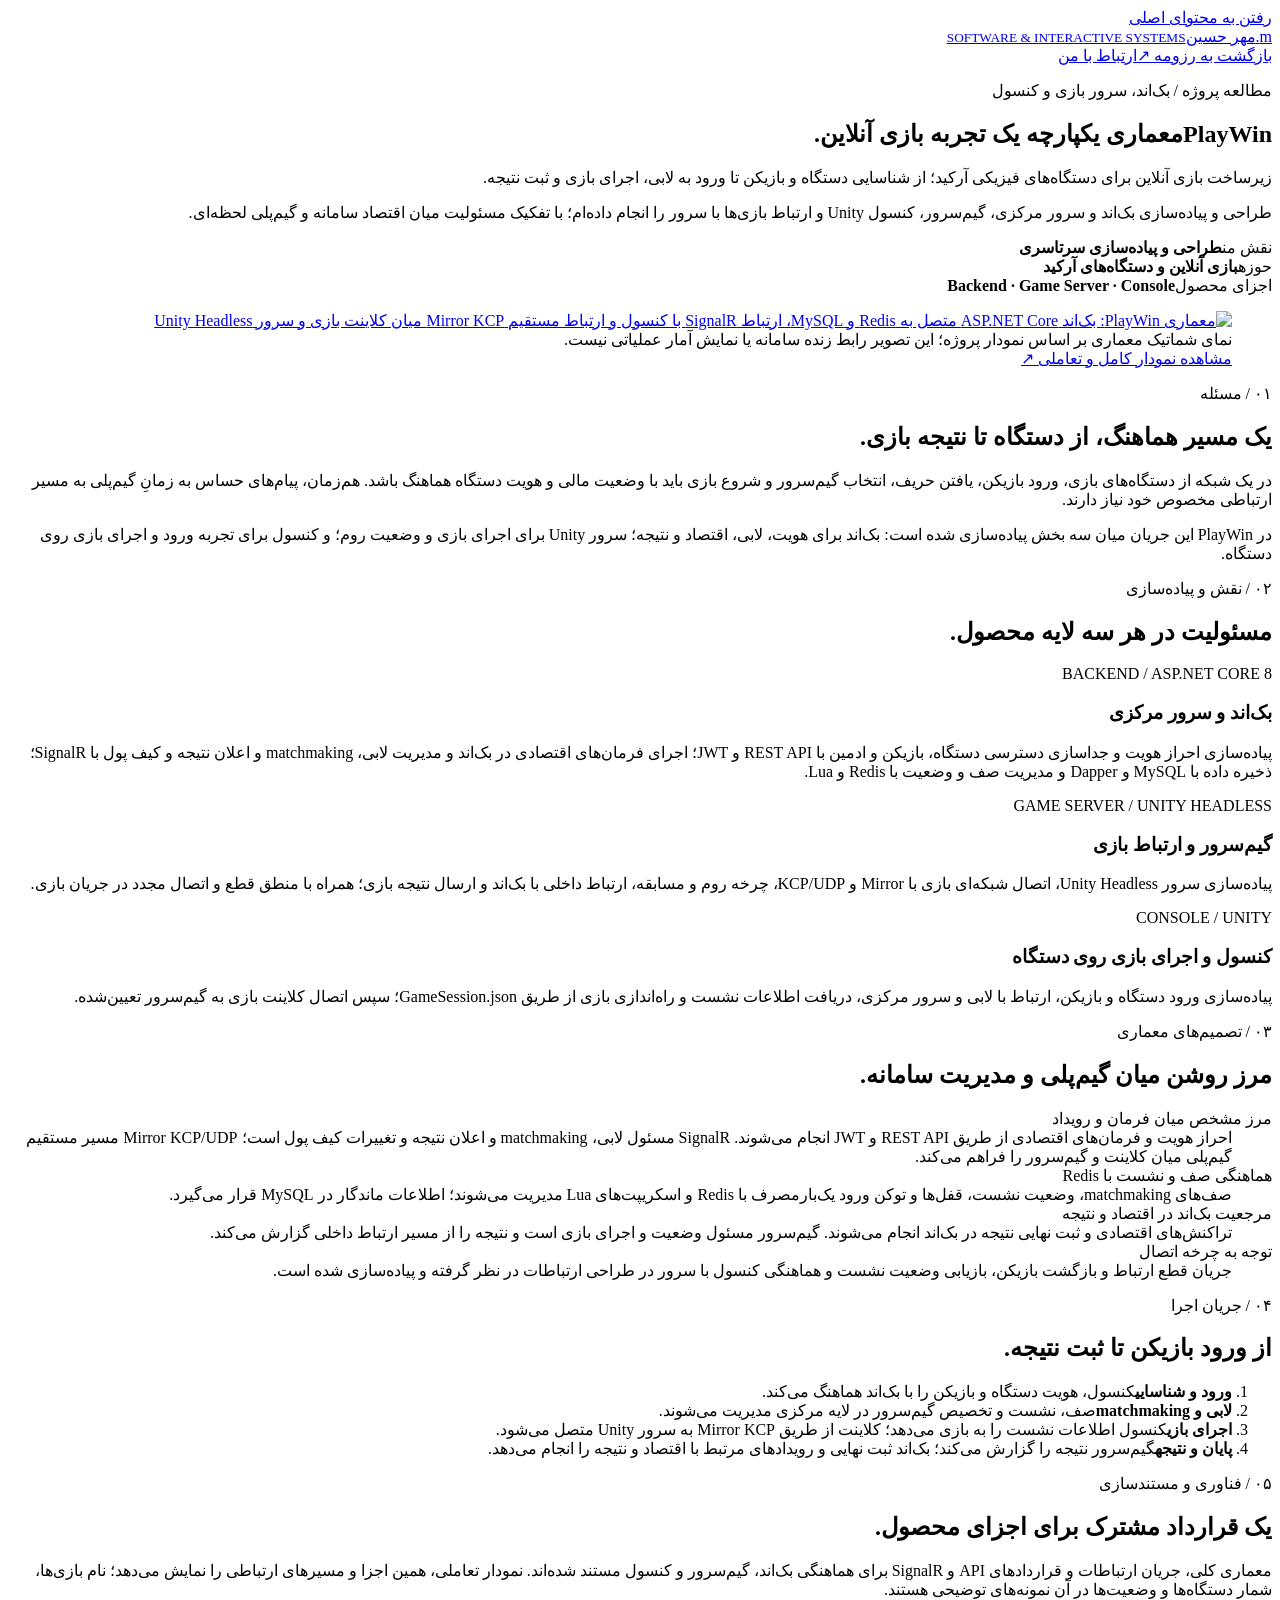
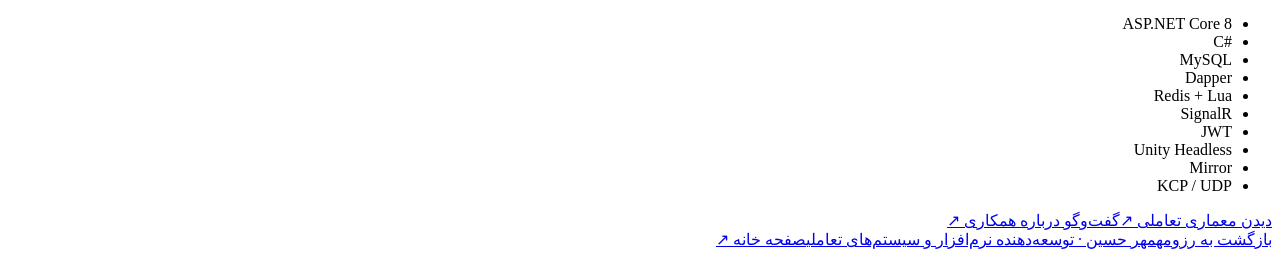
==== playwin.html @ 2b3b9a81 "Add files via upload" ====
<!DOCTYPE html>
<html lang="fa" dir="rtl">
<head>
  <meta charset="UTF-8">
  <meta name="viewport" content="width=device-width, initial-scale=1">
  <meta name="description" content="پروژه PlayWin؛ طراحی و پیاده‌سازی بک‌اند، سرور بازی Unity Headless، کنسول و ارتباط بازی‌ها با سرور توسط مهر حسین.">
  <meta name="theme-color" content="#0b1320">
  <title>PlayWin | معماری یکپارچه بازی آنلاین — مهر حسین</title>
  <link rel="preconnect" href="https://fonts.googleapis.com">
  <link rel="preconnect" href="https://fonts.gstatic.com" crossorigin>
  <link href="https://fonts.googleapis.com/css2?family=Vazirmatn:wght@400;500;600;700;800;900&amp;display=swap" rel="stylesheet">
  <link rel="stylesheet" href="resume.css">
</head>
<body class="case-page">
  <a class="skip-link" href="#main">رفتن به محتوای اصلی</a>
  <header class="site-header">
    <div class="shell header-inner">
      <a class="brand" href="index.html" aria-label="مهر حسین؛ صفحه خانه"><span class="brand-mark" aria-hidden="true">m<span>.</span></span><span>مهر حسین<small dir="ltr">SOFTWARE &amp; INTERACTIVE SYSTEMS</small></span></a>
      <nav aria-label="مسیر بازگشت"><a href="resume.html#project-playwin">بازگشت به رزومه ↗</a><a href="resume.html#contact">ارتباط با من</a></nav>
    </div>
  </header>
  <main id="main" class="shell case-main">
    <section class="case-intro" aria-labelledby="case-title">
      <p class="eyebrow">مطالعه پروژه / بک‌اند، سرور بازی و کنسول</p>
      <h1 id="case-title"><bdi>PlayWin</bdi><span>معماری یکپارچه یک تجربه بازی آنلاین.</span></h1>
      <p class="case-lead">زیرساخت بازی آنلاین برای دستگاه‌های فیزیکی آرکید؛ از شناسایی دستگاه و بازیکن تا ورود به لابی، اجرای بازی و ثبت نتیجه.</p>
      <p>طراحی و پیاده‌سازی بک‌اند و سرور مرکزی، گیم‌سرور، کنسول Unity و ارتباط بازی‌ها با سرور را انجام داده‌ام؛ با تفکیک مسئولیت میان اقتصاد سامانه و گیم‌پلی لحظه‌ای.</p>
      <div class="case-facts"><div><span>نقش من</span><strong>طراحی و پیاده‌سازی سرتاسری</strong></div><div><span>حوزه</span><strong>بازی آنلاین و دستگاه‌های آرکید</strong></div><div><span>اجزای محصول</span><strong>Backend · Game Server · Console</strong></div></div>
    </section>

    <figure class="case-architecture">
      <a href="playwin-architecture.html" aria-label="باز کردن نمودار تعاملی کامل معماری PlayWin"><img src="image/playwin-architecture.svg" width="960" height="640" alt="معماری PlayWin: بک‌اند ASP.NET Core متصل به Redis و MySQL، ارتباط SignalR با کنسول و ارتباط مستقیم Mirror KCP میان کلاینت بازی و سرور Unity Headless" fetchpriority="high"></a>
      <figcaption>نمای شماتیک معماری بر اساس نمودار پروژه؛ این تصویر رابط زنده سامانه یا نمایش آمار عملیاتی نیست.</figcaption>
      <a class="button button-secondary" href="playwin-architecture.html">مشاهده نمودار کامل و تعاملی <span aria-hidden="true">↗</span></a>
    </figure>

    <section class="case-section" aria-labelledby="problem-title">
      <p class="eyebrow">۰۱ / مسئله</p><h2 id="problem-title">یک مسیر هماهنگ، از دستگاه تا نتیجه بازی.</h2>
      <p>در یک شبکه از دستگاه‌های بازی، ورود بازیکن، یافتن حریف، انتخاب گیم‌سرور و شروع بازی باید با وضعیت مالی و هویت دستگاه هماهنگ باشد. هم‌زمان، پیام‌های حساس به زمانِ گیم‌پلی به مسیر ارتباطی مخصوص خود نیاز دارند.</p>
      <p>در PlayWin این جریان میان سه بخش پیاده‌سازی شده است: بک‌اند برای هویت، لابی، اقتصاد و نتیجه؛ سرور Unity برای اجرای بازی و وضعیت روم؛ و کنسول برای تجربه ورود و اجرای بازی روی دستگاه.</p>
    </section>

    <section class="case-section" aria-labelledby="ownership-title">
      <p class="eyebrow">۰۲ / نقش و پیاده‌سازی</p><h2 id="ownership-title">مسئولیت در هر سه لایه محصول.</h2>
      <div class="case-ownership">
        <article><span class="eyebrow" dir="ltr">BACKEND / ASP.NET CORE 8</span><h3>بک‌اند و سرور مرکزی</h3><p>پیاده‌سازی احراز هویت و جداسازی دسترسی دستگاه، بازیکن و ادمین با REST API و JWT؛ اجرای فرمان‌های اقتصادی در بک‌اند و مدیریت لابی، matchmaking و اعلان نتیجه و کیف پول با SignalR؛ ذخیره داده با MySQL و Dapper و مدیریت صف و وضعیت با Redis و Lua.</p></article>
        <article><span class="eyebrow" dir="ltr">GAME SERVER / UNITY HEADLESS</span><h3>گیم‌سرور و ارتباط بازی</h3><p>پیاده‌سازی سرور Unity Headless، اتصال شبکه‌ای بازی با Mirror و KCP/UDP، چرخه روم و مسابقه، ارتباط داخلی با بک‌اند و ارسال نتیجه بازی؛ همراه با منطق قطع و اتصال مجدد در جریان بازی.</p></article>
        <article><span class="eyebrow" dir="ltr">CONSOLE / UNITY</span><h3>کنسول و اجرای بازی روی دستگاه</h3><p>پیاده‌سازی ورود دستگاه و بازیکن، ارتباط با لابی و سرور مرکزی، دریافت اطلاعات نشست و راه‌اندازی بازی از طریق <bdi>GameSession.json</bdi>؛ سپس اتصال کلاینت بازی به گیم‌سرور تعیین‌شده.</p></article>
      </div>
    </section>

    <section class="case-section" aria-labelledby="decisions-title">
      <p class="eyebrow">۰۳ / تصمیم‌های معماری</p><h2 id="decisions-title">مرز روشن میان گیم‌پلی و مدیریت سامانه.</h2>
      <dl class="case-decisions">
        <div><dt>مرز مشخص میان فرمان و رویداد</dt><dd>احراز هویت و فرمان‌های اقتصادی از طریق REST API و JWT انجام می‌شوند. SignalR مسئول لابی، matchmaking و اعلان نتیجه و تغییرات کیف پول است؛ Mirror KCP/UDP مسیر مستقیم گیم‌پلی میان کلاینت و گیم‌سرور را فراهم می‌کند.</dd></div>
        <div><dt>هماهنگی صف و نشست با Redis</dt><dd>صف‌های matchmaking، وضعیت نشست، قفل‌ها و توکن ورود یک‌بارمصرف با Redis و اسکریپت‌های Lua مدیریت می‌شوند؛ اطلاعات ماندگار در MySQL قرار می‌گیرد.</dd></div>
        <div><dt>مرجعیت بک‌اند در اقتصاد و نتیجه</dt><dd>تراکنش‌های اقتصادی و ثبت نهایی نتیجه در بک‌اند انجام می‌شوند. گیم‌سرور مسئول وضعیت و اجرای بازی است و نتیجه را از مسیر ارتباط داخلی گزارش می‌کند.</dd></div>
        <div><dt>توجه به چرخه اتصال</dt><dd>جریان قطع ارتباط و بازگشت بازیکن، بازیابی وضعیت نشست و هماهنگی کنسول با سرور در طراحی ارتباطات در نظر گرفته و پیاده‌سازی شده است.</dd></div>
      </dl>
    </section>

    <section class="case-section" aria-labelledby="flow-title">
      <p class="eyebrow">۰۴ / جریان اجرا</p><h2 id="flow-title">از ورود بازیکن تا ثبت نتیجه.</h2>
      <ol class="case-flow"><li><strong>ورود و شناسایی</strong><span>کنسول، هویت دستگاه و بازیکن را با بک‌اند هماهنگ می‌کند.</span></li><li><strong>لابی و matchmaking</strong><span>صف، نشست و تخصیص گیم‌سرور در لایه مرکزی مدیریت می‌شوند.</span></li><li><strong>اجرای بازی</strong><span>کنسول اطلاعات نشست را به بازی می‌دهد؛ کلاینت از طریق Mirror KCP به سرور Unity متصل می‌شود.</span></li><li><strong>پایان و نتیجه</strong><span>گیم‌سرور نتیجه را گزارش می‌کند؛ بک‌اند ثبت نهایی و رویدادهای مرتبط با اقتصاد و نتیجه را انجام می‌دهد.</span></li></ol>
    </section>

    <section class="case-section" aria-labelledby="stack-title">
      <p class="eyebrow">۰۵ / فناوری و مستندسازی</p><h2 id="stack-title">یک قرارداد مشترک برای اجزای محصول.</h2>
      <p>معماری کلی، جریان ارتباطات و قراردادهای API و SignalR برای هماهنگی بک‌اند، گیم‌سرور و کنسول مستند شده‌اند. نمودار تعاملی، همین اجزا و مسیرهای ارتباطی را نمایش می‌دهد؛ نام بازی‌ها، شمار دستگاه‌ها و وضعیت‌ها در آن نمونه‌های توضیحی هستند.</p>
      <ul class="tags" aria-label="فناوری‌های PlayWin"><li><bdi>ASP.NET Core 8</bdi></li><li><bdi>C#</bdi></li><li><bdi>MySQL</bdi></li><li><bdi>Dapper</bdi></li><li><bdi>Redis + Lua</bdi></li><li><bdi>SignalR</bdi></li><li><bdi>JWT</bdi></li><li><bdi>Unity Headless</bdi></li><li><bdi>Mirror</bdi></li><li><bdi>KCP / UDP</bdi></li></ul>
      <div class="actions"><a class="button button-primary" href="playwin-architecture.html">دیدن معماری تعاملی ↗</a><a class="button button-secondary" href="resume.html#contact">گفت‌وگو درباره همکاری ↗</a></div>
    </section>
  </main>
  <footer class="site-footer shell"><a class="footer-name" href="resume.html#project-playwin">بازگشت به رزومه<span>مهر حسین · توسعه‌دهنده نرم‌افزار و سیستم‌های تعاملی</span></a><a href="index.html">صفحه خانه ↗</a></footer>
</body>
</html>
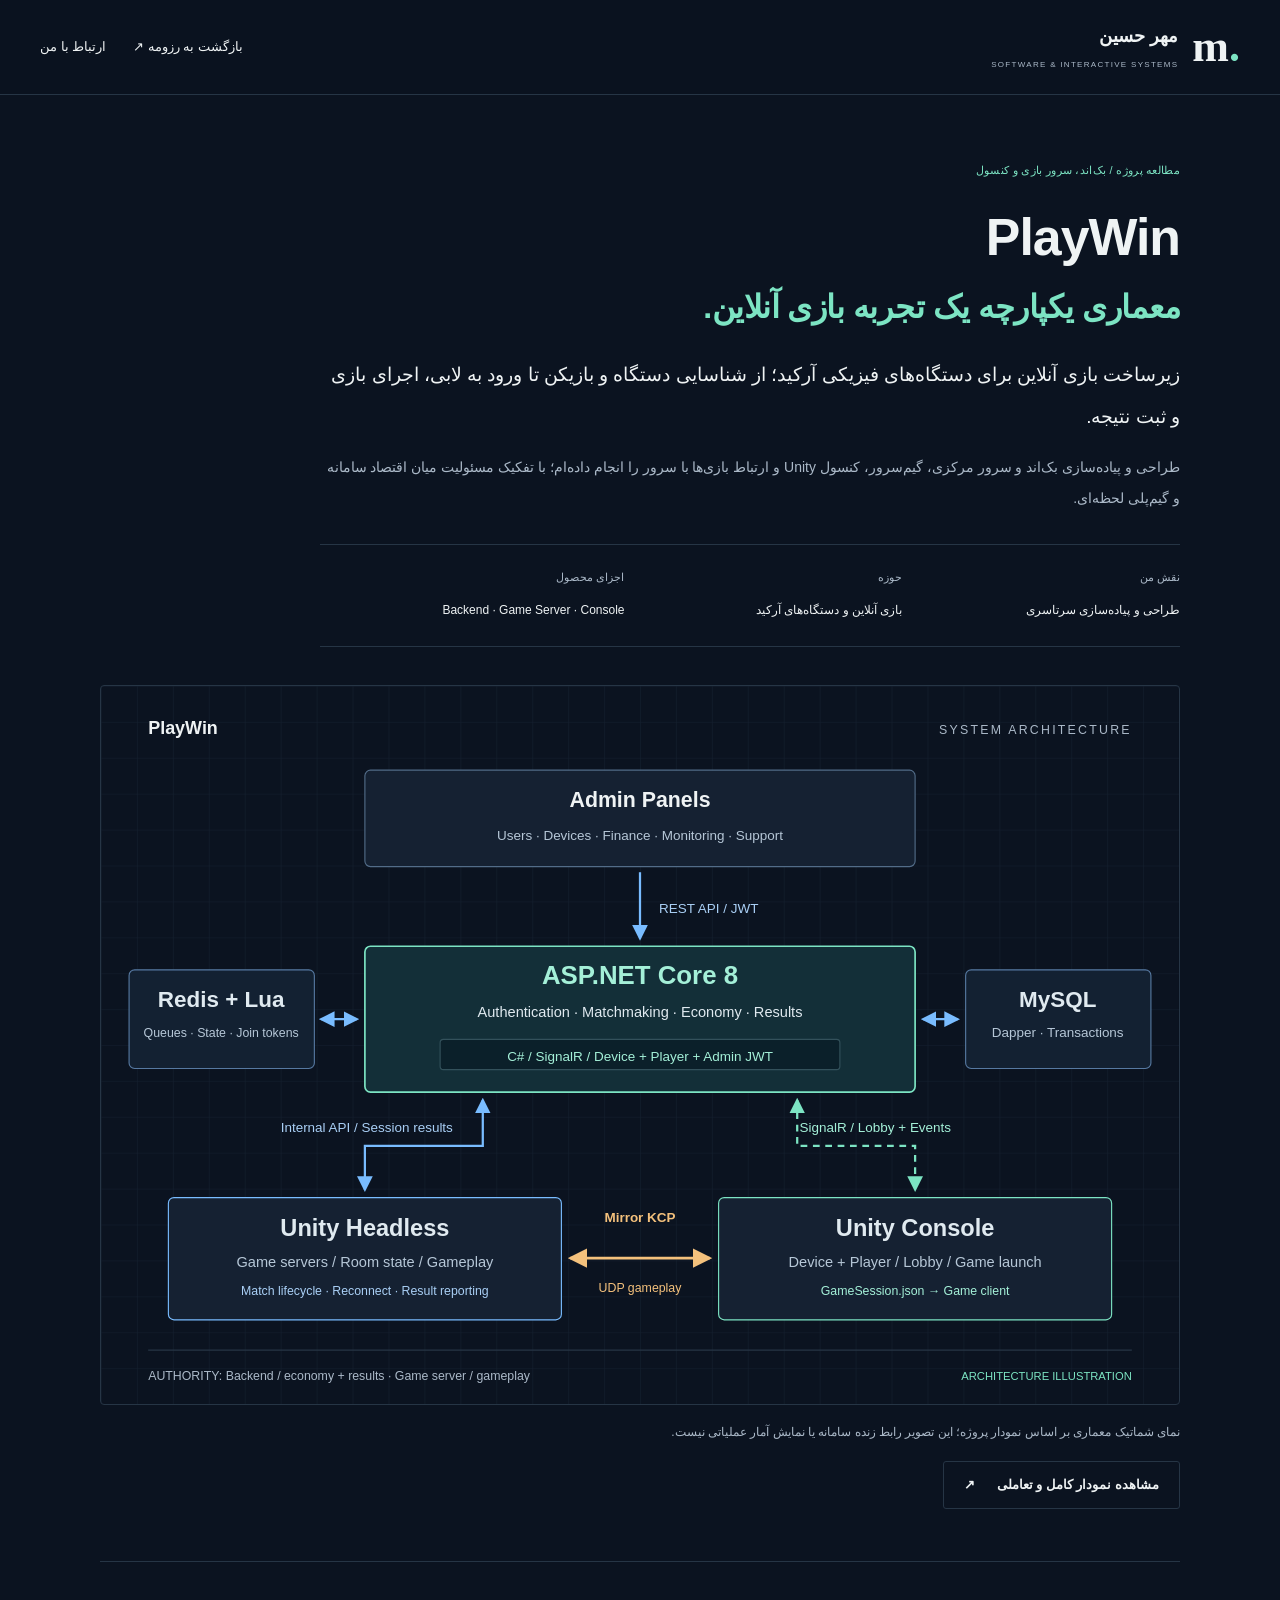
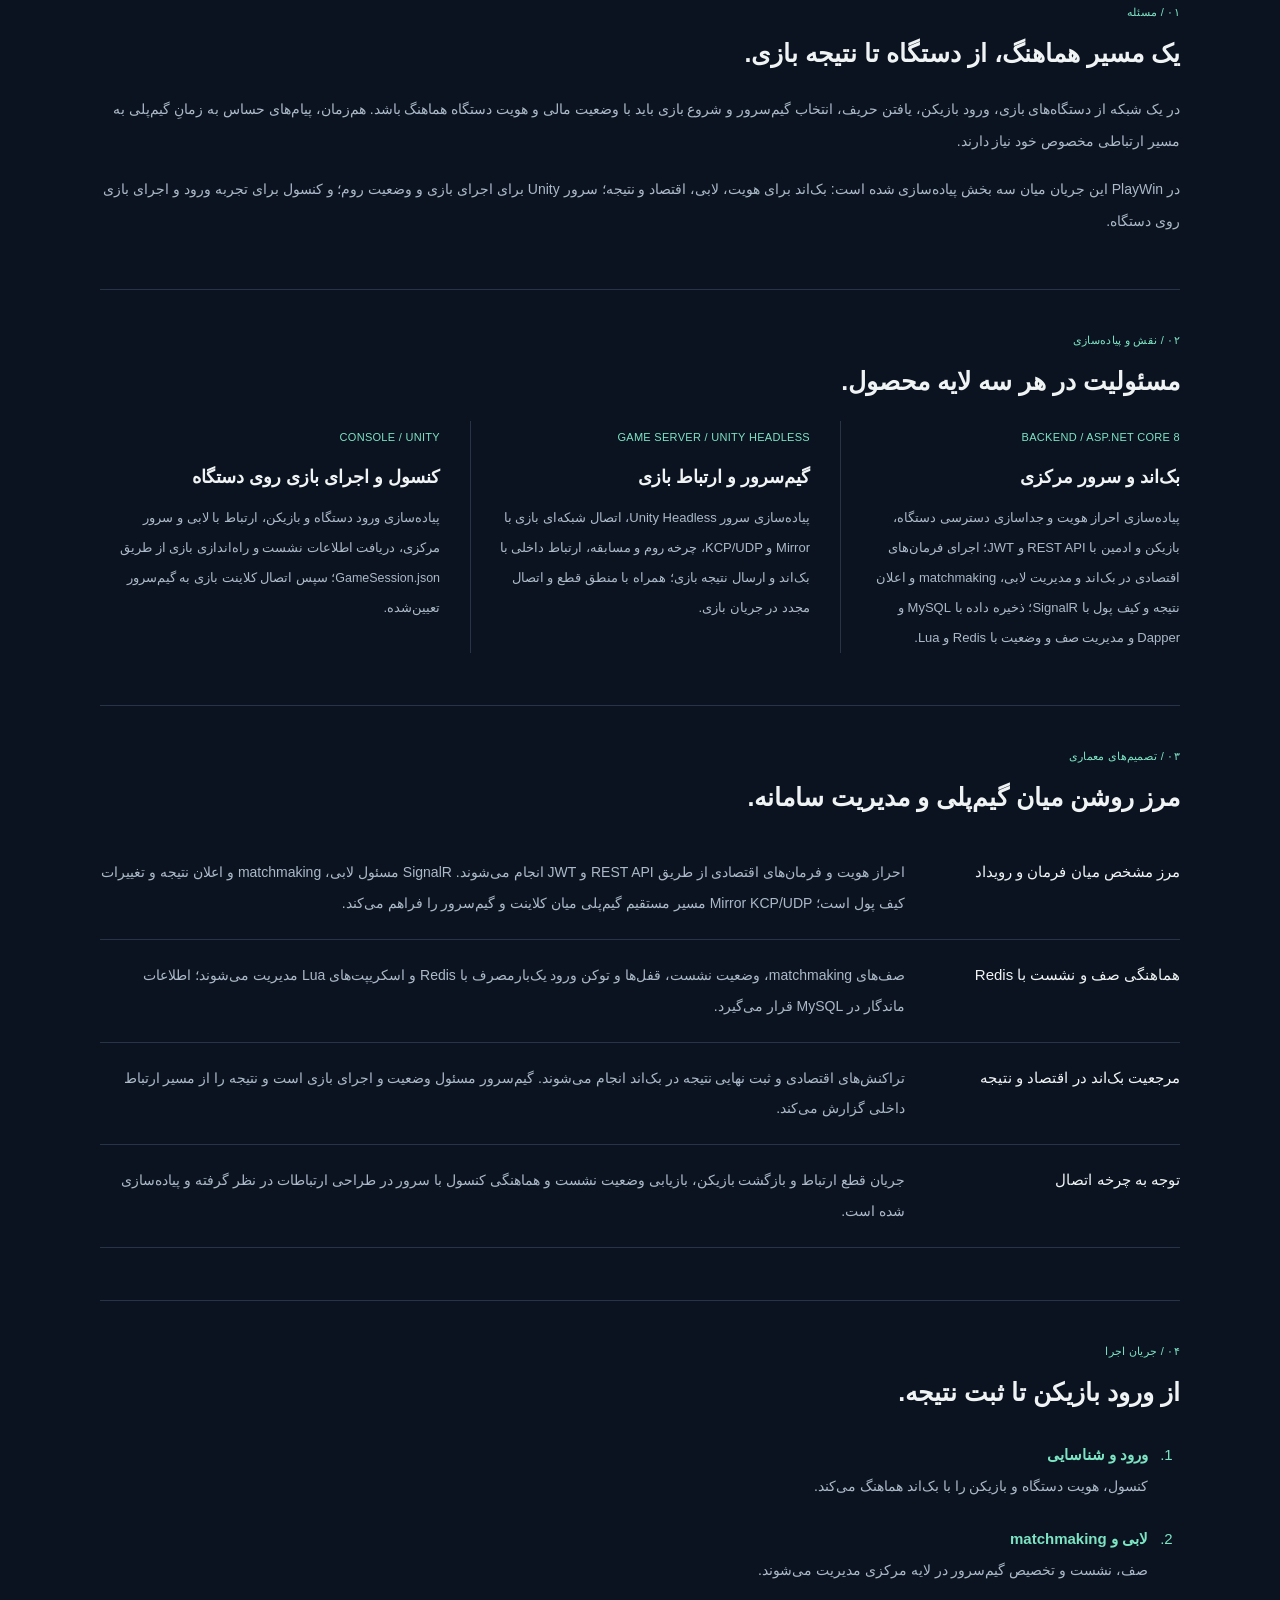
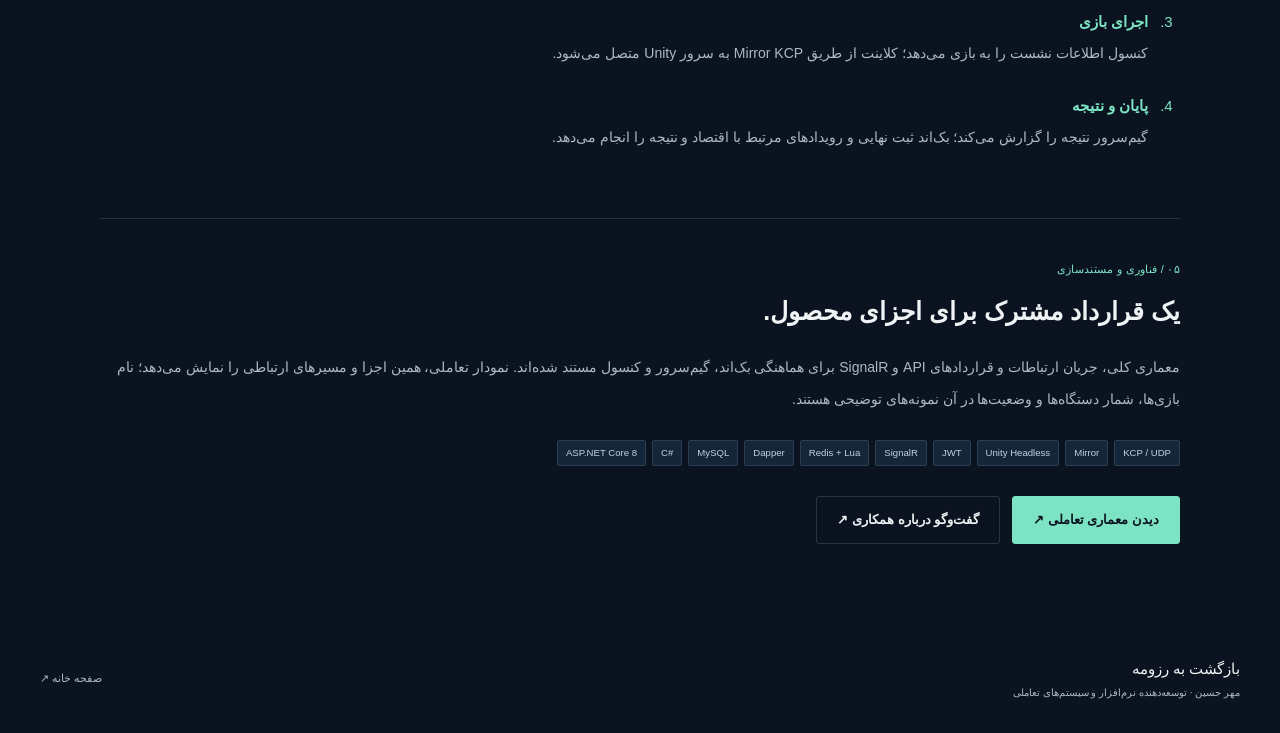
==== commit 18a235c0: "Update playwin.html" ====
--- a/playwin.html
+++ b/playwin.html
@@ -6,9 +6,6 @@
   <meta name="description" content="پروژه PlayWin؛ طراحی و پیاده‌سازی بک‌اند، سرور بازی Unity Headless، کنسول و ارتباط بازی‌ها با سرور توسط مهر حسین.">
   <meta name="theme-color" content="#0b1320">
   <title>PlayWin | معماری یکپارچه بازی آنلاین — مهر حسین</title>
-  <link rel="preconnect" href="https://fonts.googleapis.com">
-  <link rel="preconnect" href="https://fonts.gstatic.com" crossorigin>
-  <link href="https://fonts.googleapis.com/css2?family=Vazirmatn:wght@400;500;600;700;800;900&amp;display=swap" rel="stylesheet">
   <link rel="stylesheet" href="resume.css">
 </head>
 <body class="case-page">
--- a/resume.css
+++ b/resume.css
@@ -0,0 +1,16 @@
+:root{--bg:#0b1320;--surface:#101d2b;--surface-deep:#0d1825;--ink:#eff3f4;--muted:#abb9c8;--accent:#7ce4c3;--line:#263545;--max:1200px;color-scheme:dark}*{box-sizing:border-box}html{scroll-behavior:smooth;scroll-padding-top:100px}body{margin:0;background:var(--bg);color:var(--ink);font-family:Vazirmatn,Tahoma,sans-serif;line-height:1.95;font-size:15px}button,a{-webkit-tap-highlight-color:transparent}button,input{font:inherit}a{color:inherit;text-decoration:none}button{color:inherit;cursor:pointer}img{max-width:100%;display:block}h1,h2,h3,p,figure{margin:0}h1,h2,h3{line-height:1.6}ul{margin:0;padding:0}bdi{font-size:.96em}a,button,summary{transition:color .2s,background .2s,border-color .2s}a:hover{color:var(--accent)}:focus-visible{outline:2px solid var(--accent);outline-offset:6px}button:focus-visible,summary:focus-visible{outline-offset:3px}[hidden]{display:none!important}.shell{width:min(var(--max),calc(100% - 80px));margin-inline:auto}.skip-link{position:fixed;top:-80px;right:24px;z-index:100;background:var(--accent);color:var(--bg);padding:12px 20px}.skip-link:focus{top:12px}.site-header{position:sticky;top:0;z-index:20;background:rgba(11,19,32,.98);border-bottom:1px solid var(--line)}.header-inner{min-height:94px;display:flex;align-items:center;justify-content:space-between;gap:28px}.brand{display:flex;align-items:center;gap:14px;flex-shrink:0;font-weight:700;font-size:18px}.brand-mark{font:700 44px/1 Georgia,serif;direction:ltr}.brand-mark span{color:var(--accent)}.brand small{display:block;letter-spacing:1.3px;font-size:8px;color:var(--muted);font-weight:400;line-height:2.5}.site-header nav{display:flex;align-items:center;gap:27px;font-size:13px}.site-header nav a{padding-block:12px}.nav-contact{border-bottom:1px solid var(--accent);color:var(--accent)}.nav-contact span{margin-inline-start:18px}.menu-toggle{display:none;background:transparent;border:1px solid var(--line);padding:8px 14px}.hero{display:grid;grid-template-columns:1fr 1fr;gap:68px;padding-block:88px 68px;align-items:center}.eyebrow{color:var(--accent);font-size:11px;letter-spacing:.3px;font-weight:500}.hero-copy>.eyebrow{display:flex;align-items:center;gap:10px;margin-bottom:25px}.tiny-line{width:24px;height:1px;background:var(--accent)}.hero-name{color:var(--muted);font-size:17px;margin-bottom:13px}.hero h1{font-size:clamp(42px,4.5vw,65px);font-weight:900;line-height:1.5;letter-spacing:-2px;margin-bottom:17px}.hero h1 span{color:var(--accent)}.hero-role{font-size:18px;font-weight:600;margin-bottom:12px}.hero-description{max-width:490px;color:var(--muted);font-size:14px;line-height:2.2}.actions{display:flex;gap:12px;flex-wrap:wrap;margin-top:29px}.button{min-height:48px;padding:10px 20px;font-size:13px;font-weight:600;border:1px solid var(--line);display:inline-flex;align-items:center;gap:22px;border-radius:3px}.button-primary{background:var(--accent);border-color:var(--accent);color:var(--bg)}.button-primary:hover{background:#a4f0d8;color:var(--bg)}.button-secondary{background:transparent}.button-secondary:hover{border-color:var(--accent)}.hero-foot{display:flex;align-items:center;gap:30px;margin-top:27px;font-size:11px;color:var(--muted)}.hero-foot a{direction:ltr}.hero-project{background:var(--surface-deep);border:1px solid var(--line);border-radius:5px;position:relative}.hero-project:before{content:"";position:absolute;inset:16px -17px -17px 16px;border:1px solid var(--line);z-index:-1;pointer-events:none}.figure-top{display:flex;gap:10px;align-items:center;padding:15px 20px;font:10px/1.6 monospace;letter-spacing:1px;color:var(--muted);direction:ltr}.project-indicator{width:6px;height:6px;background:var(--accent);border-radius:50%}.figure-index{margin-left:auto;color:var(--accent)}.hero-project img{width:100%;height:auto;aspect-ratio:1798/1011;object-fit:contain;border-block:1px solid var(--line)}.hero-project figcaption{display:flex;align-items:center;justify-content:space-between;padding:22px 24px}.hero-project figcaption strong{display:block;font-size:19px;margin-top:5px}.caption-arrow{font-size:27px;color:var(--accent)}.architecture{display:flex;align-items:center;justify-content:space-between;padding:18px 22px;border-top:1px solid var(--line);direction:ltr;gap:8px}.architecture span{text-align:center;font-size:11px;min-width:0}.architecture small{display:block;font-size:10px;color:var(--muted)}.architecture i{font-style:normal;color:var(--accent);font-size:18px}.specialties{display:grid;grid-template-columns:repeat(3,minmax(0,1fr));border-block:1px solid var(--line);padding-block:26px;gap:30px}.specialties>div{position:relative;padding-inline-end:24px;border-inline-end:1px solid var(--line)}.specialties>div:last-child{border:0}.specialty-number{font:11px/1.5 monospace;color:var(--accent);display:block;margin-bottom:10px;direction:ltr;text-align:right}.specialties h2{font-size:15px;font-weight:600;margin-bottom:4px}.specialties p{font-size:12px;color:var(--muted)}.section{padding-block:88px 0;scroll-margin-top:30px}.section-lined{margin-top:84px;padding-top:70px;border-top:1px solid var(--line)}.section-heading{display:flex;align-items:flex-end;justify-content:space-between;gap:40px;margin-bottom:36px}.section-heading h2{font-size:30px;font-weight:700;margin-top:10px;letter-spacing:-.6px}.section-intro{color:var(--muted);max-width:330px;font-size:13px;line-height:2.1}.text-link{display:inline-flex;align-items:center;gap:9px;font-size:12px;color:var(--accent);min-height:44px}.section-heading>.text-link{white-space:nowrap;border-bottom:1px solid var(--line)}.featured-project{display:grid;grid-template-columns:1.15fr 1fr;background:var(--surface-deep);border:1px solid var(--line);border-radius:4px;overflow:hidden}.featured-image{position:relative;display:flex;align-items:center;background:#09111b;border-inline-end:1px solid var(--line);padding:35px 18px}.featured-image img{width:100%;height:auto;object-fit:contain;max-height:420px}.image-label{position:absolute;inset-inline-start:17px;bottom:16px;display:inline-block;background:var(--bg);color:var(--accent);padding:5px 10px;border:1px solid var(--line);font:10px/1.5 monospace;letter-spacing:.6px}.featured-copy{padding:35px 30px}.featured-copy h3{font-size:27px;margin:10px 0 15px}.featured-copy>p:not(.eyebrow),.selected-copy>p:not(.eyebrow){color:var(--muted);font-size:13px}.case-points{margin:22px 0}.case-points>div{display:grid;grid-template-columns:66px 1fr;gap:12px;margin-bottom:10px;font-size:12px}.case-points dt{color:var(--accent)}.case-points dd{margin:0;color:var(--muted)}.tags{display:flex;flex-wrap:wrap;gap:6px;list-style:none;direction:ltr;justify-content:flex-end}.tags li{font-size:10px;background:#142638;color:#c3d2df;border:1px solid #293f52;padding:3px 8px;border-radius:2px;line-height:1.8}.case-links{display:flex;flex-wrap:wrap;gap:14px;margin-top:18px}.case-links .text-link{font-size:10px}.selected-pair{display:grid;grid-template-columns:1fr 1fr;gap:30px;margin-top:30px}.selected-image{position:relative;display:block;background:#09111b;border:1px solid var(--line);padding:15px}.selected-image img{width:100%;height:auto;aspect-ratio:16/9;object-fit:contain}.selected-copy{padding:25px 0 0}.selected-copy h3{font-size:22px;margin:6px 0 12px}.selected-copy .project-role{font-size:11px;margin:14px 0 5px;color:var(--muted)}.experience-list{max-width:960px;margin-inline-start:auto}.experience-item{display:grid;grid-template-columns:160px 1fr;gap:40px;padding:26px 0;border-bottom:1px solid var(--line)}.experience-item:first-child{padding-top:0}.experience-type{font-size:11px;color:var(--accent);padding-top:6px}.experience-item h3{font-size:18px}.experience-item .company{font-size:13px;color:var(--accent);margin:6px 0 9px}.experience-item p{font-size:13px;color:var(--muted)}.expertise-grid{display:grid;grid-template-columns:1fr 1fr;gap:0 48px}.expertise-grid>article{padding:28px 0;border-top:1px solid var(--line)}.expertise-grid h3{font-size:20px;margin:8px 0 17px}.expertise-grid .eyebrow{text-align:right;font-size:10px;letter-spacing:1px}.expertise-grid p:not(.eyebrow){color:var(--muted);font-size:13px;margin:16px 0 4px}.project-toolbar{margin-bottom:30px}.filters{display:flex;gap:8px;flex-wrap:wrap}.filters button{border:1px solid var(--line);background:transparent;min-height:44px;padding:8px 15px;font-size:12px;border-radius:3px}.filters button[aria-pressed=true]{background:var(--accent);border-color:var(--accent);color:var(--bg)}.filters button:hover{border-color:var(--accent)}.filters button span{font-size:10px;margin-inline-start:7px}.filter-status{font-size:11px;color:var(--muted);margin-top:12px}.archive-grid{display:grid;grid-template-columns:repeat(3,minmax(0,1fr));gap:28px 24px;align-items:start}.archive-project{border:1px solid var(--line);background:var(--surface-deep);border-radius:3px;overflow:hidden;scroll-margin-top:120px}.archive-project:target{outline:2px solid var(--accent);outline-offset:6px}.archive-visual{background:#08111b;border-bottom:1px solid var(--line)}.archive-visual img{width:100%;height:auto;aspect-ratio:16/9;object-fit:contain}.project-type{aspect-ratio:16/9;display:flex;flex-direction:column;justify-content:space-between;padding:22px;background:var(--surface);direction:ltr;color:var(--accent)}.project-type>span{font:12px monospace;color:var(--muted)}.project-type>bdi{font:32px monospace;letter-spacing:3px}.archive-body{padding:22px}.archive-body .eyebrow{font-size:10px}.archive-body h3{font-size:17px;margin:7px 0 13px}.archive-body>p:not(.eyebrow){color:var(--muted);font-size:13px;line-height:2.1}.archive-body details{margin-top:17px;border-top:1px solid var(--line)}summary{cursor:pointer;font-size:12px;min-height:46px;display:flex;justify-content:space-between;align-items:center;color:var(--accent);list-style:none;gap:10px}summary::-webkit-details-marker{display:none}summary>span{font-size:18px}details[open] summary>span{transform:rotate(45deg)}.project-meta{font-size:12px;color:var(--muted);padding:6px 0 16px;line-height:2.2}.project-meta strong{font-weight:500;color:var(--ink)}.project-meta a{color:var(--accent);display:inline-block;min-height:32px}.teaching-layout{display:grid;grid-template-columns:1.2fr 1fr;gap:65px}.teaching-layout h3{font-size:19px;margin-bottom:20px}.teaching-places{list-style:none;display:grid;grid-template-columns:1fr 1fr;gap:12px 20px}.teaching-places li{font-size:13px;border-inline-start:2px solid var(--line);padding-inline-start:12px;color:var(--muted)}.course-list{margin-top:25px;font-size:12px;line-height:2.4;color:var(--muted)}.teaching-outcomes{padding:30px;background:var(--surface);border-inline-start:2px solid var(--accent)}.teaching-outcomes strong{font-size:27px;display:block;margin:10px 0}.teaching-outcomes p:not(.eyebrow){font-size:13px;color:var(--muted)}.teaching-outcomes hr{border:0;border-top:1px solid var(--line);margin:22px 0}.credentials-layout{display:grid;grid-template-columns:1.3fr 1fr;gap:70px;align-items:start}.awards-list{display:grid;grid-template-columns:1fr 1fr;gap:26px}.awards-list article{display:flex;gap:15px;align-items:flex-start}.award-rank{font-size:20px;font-weight:600;color:var(--accent);line-height:1.5;border-bottom:1px solid var(--line);padding-bottom:5px}.awards-list h3{font-size:13px;font-weight:500}.awards-list p{font-size:11px;color:var(--muted);margin-top:5px}.education{padding:30px;border:1px solid var(--line);position:relative}.degree-symbol{font:13px/1.8 Georgia,serif;position:absolute;left:25px;top:30px;color:var(--muted)}.education h3{font-size:23px;margin:19px 0 15px}.education>p:not(.eyebrow){font-size:13px;color:var(--muted)}.gpa{border-top:1px solid var(--line);margin-top:25px;padding-top:18px;display:flex;justify-content:space-between;align-items:center;font-size:12px;color:var(--muted)}.gpa strong{font-size:24px;color:var(--accent)}.gpa small{font-size:11px;font-weight:400;color:var(--muted)}.contact-section{margin-top:90px;border-block:1px solid var(--line);background:var(--surface-deep)}.contact-inner{padding-block:65px;display:grid;grid-template-columns:1.6fr 1fr;gap:100px;align-items:center}.contact-inner h2{font-size:32px;margin:12px 0 20px}.contact-inner h2 span{font-size:24px;color:var(--accent)}.contact-inner p:not(.eyebrow){font-size:13px;color:var(--muted);max-width:520px}.contact-email{display:inline-flex;gap:30px;align-items:center;font-size:20px;margin-top:25px;direction:ltr;color:var(--accent);overflow-wrap:anywhere}.contact-links{display:flex;flex-direction:column}.contact-links>a,.contact-links>button{display:flex;align-items:center;justify-content:space-between;gap:20px;border:0;border-bottom:1px solid var(--line);padding:18px 0;background:transparent;font-size:13px;text-align:right;min-height:56px}.contact-links>a>span,.contact-links>button>span{color:var(--accent)}.site-footer{padding-block:30px;display:flex;justify-content:space-between;align-items:center;gap:25px;font-size:11px;color:var(--muted)}.footer-name{font-size:15px;color:var(--ink)}.footer-name span{display:block;font-size:10px;color:var(--muted)}.site-footer>a:last-child{min-height:44px;display:flex;align-items:center}.landing{min-height:calc(100vh - 95px);display:grid;grid-template-columns:1.2fr 1fr;align-items:center;gap:70px;padding-block:70px}.landing h1{font-size:clamp(36px,5vw,64px);line-height:1.6;margin:20px 0}.landing h1 span{color:var(--accent)}.landing p:not(.eyebrow){color:var(--muted)}.landing .hero-project{margin:0}.landing-links{display:flex;gap:25px;margin-top:30px;font-size:12px;color:var(--muted)}
+@media(min-width:1500px){.hero{gap:90px;padding-block:105px 85px}}
+@media(max-width:1050px){.shell{width:calc(100% - 56px)}.header-inner{min-height:82px;gap:20px}.site-header nav{gap:17px;font-size:12px}.brand small{font-size:7px}.hero{gap:35px;padding-top:65px}.hero h1{font-size:49px}.hero-role{font-size:16px}.hero-description{font-size:13px}.hero-project figcaption strong{font-size:16px}.architecture{padding:16px 12px}.architecture span{font-size:10px}.section-heading h2{font-size:27px}.featured-copy{padding:25px}.featured-copy h3{font-size:23px}.case-points>div{grid-template-columns:55px 1fr;gap:8px}.archive-grid{grid-template-columns:1fr 1fr}.teaching-layout,.credentials-layout{gap:35px}.teaching-places{grid-template-columns:1fr}.awards-list{grid-template-columns:1fr}.contact-inner{gap:50px}.landing{gap:35px}}
+@media(max-width:760px){html{scroll-padding-top:85px}.shell{width:calc(100% - 40px)}.header-inner{min-height:76px;flex-wrap:wrap;gap:0}.brand{font-size:16px;gap:10px}.brand-mark{font-size:37px}.brand small{font-size:6px;letter-spacing:1px}.site-header nav{width:100%;display:flex;flex-wrap:wrap;gap:0 20px;padding:8px 0 15px}.site-header nav a{padding-block:9px}.site-header .menu-toggle:not([hidden]){display:flex;gap:16px;align-items:center;font-size:12px;min-height:42px}.js-nav #main-nav{display:none}.js-nav #main-nav.is-open{display:flex}.hero{grid-template-columns:1fr;gap:35px;padding-block:48px 42px}.hero-copy>.eyebrow{margin-bottom:18px}.hero-name{font-size:15px}.hero h1{font-size:52px;margin-bottom:13px}.hero-role{font-size:16px}.hero-description{font-size:13px;max-width:100%}.actions{gap:10px;margin-top:23px}.button{padding:10px 16px;font-size:12px;gap:17px}.hero-foot{margin-top:20px}.hero-project{margin-inline-end:8px}.hero-project:before{inset:10px -10px -10px 10px}.hero-project figcaption{padding:18px 20px}.hero-project figcaption strong{font-size:18px}.architecture{padding:15px 20px}.architecture span{font-size:11px}.specialties{grid-template-columns:1fr;gap:18px;padding-block:25px}.specialties>div{padding:0 0 17px;border:0;border-bottom:1px solid var(--line);display:grid;grid-template-columns:40px 1fr;gap:2px 10px}.specialties>div:last-child{padding-bottom:0}.specialty-number{grid-row:1/3;align-self:center;margin:0}.specialties h2{font-size:14px}.specialties p{font-size:11px}.section{padding-top:55px}.section-lined{margin-top:50px;padding-top:45px}.section-heading{align-items:flex-start;gap:15px;flex-direction:column;margin-bottom:25px}.section-heading h2{font-size:25px;margin-top:8px}.section-intro{max-width:100%;font-size:12px}.section-heading>.text-link{min-height:35px;font-size:11px}.featured-project{grid-template-columns:1fr}.featured-image{padding:30px 12px 42px;border-inline-end:0;border-bottom:1px solid var(--line)}.featured-copy{padding:25px 22px}.featured-copy h3{font-size:24px}.featured-copy>p:not(.eyebrow){font-size:12px}.selected-pair{grid-template-columns:1fr;gap:30px;margin-top:25px}.selected-copy{padding-top:18px}.selected-copy h3{font-size:21px}.selected-copy>p:not(.eyebrow){font-size:12px}.experience-item{grid-template-columns:1fr;gap:8px;padding-block:23px}.experience-item h3{font-size:17px}.experience-type{font-size:10px}.experience-item p{font-size:12px}.expertise-grid{grid-template-columns:1fr}.expertise-grid>article{padding-block:23px}.expertise-grid h3{font-size:19px}.expertise-grid p:not(.eyebrow){font-size:12px}.filters{gap:7px}.filters button{font-size:11px;padding:8px 12px}.archive-grid{grid-template-columns:1fr;gap:22px}.archive-body{padding:22px}.archive-body h3{font-size:18px}.archive-body>p:not(.eyebrow){font-size:13px}.archive-project{scroll-margin-top:95px}.archive-visual img{max-height:270px}.project-type{max-height:200px}.teaching-layout,.credentials-layout{grid-template-columns:1fr;gap:25px}.teaching-places{grid-template-columns:1fr 1fr;gap:12px}.teaching-places li{font-size:11px}.teaching-outcomes{padding:25px}.teaching-outcomes strong{font-size:24px}.teaching-outcomes p:not(.eyebrow){font-size:12px}.awards-list{grid-template-columns:1fr;gap:20px}.awards-list h3{font-size:13px}.education{padding:25px}.contact-section{margin-top:55px}.contact-inner{padding-block:45px;grid-template-columns:1fr;gap:30px}.contact-inner h2{font-size:27px}.contact-inner h2 span{font-size:20px}.contact-inner p:not(.eyebrow){font-size:12px}.contact-email{font-size:17px;gap:15px}.contact-links>a,.contact-links>button{padding-block:15px;font-size:12px}.site-footer{flex-wrap:wrap;gap:18px;padding-block:25px}.footer-name{width:100%}.landing{grid-template-columns:1fr;gap:40px;padding-block:50px}.landing h1{font-size:42px}.landing .hero-project{max-width:100%}}
+@media(prefers-reduced-motion:reduce){html{scroll-behavior:auto}*,*:before,*:after{transition:none!important;animation:none!important}}
+@media print{*{color:#111!important;background:transparent!important;box-shadow:none!important;text-shadow:none!important}html{font-size:10pt;scroll-padding:0}body{font-size:10pt;line-height:1.7;background:white!important;color:black!important}.shell{width:100%;max-width:none}.site-header,.skip-link,.hero-project,.hero-foot,.actions,.specialties,#selected,.project-toolbar,.text-link,.archive-visual,.project-type,.contact-links,.site-footer,.image-label,.featured-image{display:none!important}.hero{display:block;padding:0 0 14pt;border-bottom:1pt solid #aaa}.hero h1{font-size:26pt;line-height:1.3;letter-spacing:0}.hero h1 br{display:none}.hero-name{font-size:16pt;font-weight:bold;margin:0 0 8pt}.hero-copy>.eyebrow{display:none}.hero-role{font-size:12pt;margin:6pt 0}.hero-description{font-size:10pt;max-width:none}.section,.section-lined{margin-top:0;padding:18pt 0 0;border:0}.section-heading{display:block;margin-bottom:12pt}.section-heading .eyebrow{display:none}.section-heading h2{font-size:15pt;margin:0}.section-intro{display:none}.experience-list{max-width:none}.experience-item{padding:8pt 0;display:grid;grid-template-columns:95pt 1fr;gap:12pt;break-inside:avoid}.experience-item h3{font-size:11pt}.experience-item p,.experience-item .company,.experience-type{font-size:9pt}.experience-item .company{margin:3pt 0}.expertise-grid{grid-template-columns:1fr 1fr;gap:12pt}.expertise-grid>article{padding:8pt 0;break-inside:avoid}.expertise-grid h3{font-size:11pt}.expertise-grid p:not(.eyebrow){font-size:9pt;margin:5pt 0}.tags{justify-content:flex-end;gap:3pt}.tags li{font-size:8pt;padding:1pt 4pt;border-color:#ccc}.eyebrow{font-size:8pt}.archive-grid{display:block}.archive-project,.archive-project[hidden]{display:block!important;margin-bottom:10pt;padding-bottom:8pt;border:0;border-bottom:1pt solid #ddd;break-inside:avoid;outline:0}.archive-body{padding:0}.archive-body h3{font-size:11pt;margin:2pt 0 5pt}.archive-body>p:not(.eyebrow){font-size:9pt;line-height:1.7}.archive-body details{margin-top:3pt;border:0}summary{display:none!important}.project-meta{font-size:8pt;padding:2pt 0 5pt;line-height:1.7}.teaching-layout{grid-template-columns:1fr 1fr;gap:20pt}.teaching-layout h3{font-size:11pt}.teaching-places li,.course-list,.teaching-outcomes p:not(.eyebrow){font-size:9pt}.teaching-outcomes{padding:10pt;border:1pt solid #aaa}.teaching-outcomes strong{font-size:15pt}.credentials-layout{grid-template-columns:1.5fr 1fr;gap:20pt}.awards-list{grid-template-columns:1fr 1fr;gap:12pt}.awards-list h3{font-size:9pt}.awards-list p{font-size:8pt}.award-rank{font-size:12pt}.education{padding:10pt;break-inside:avoid}.education h3{font-size:13pt}.education>p:not(.eyebrow){font-size:9pt}.gpa{margin-top:10pt;padding-top:8pt}.gpa strong{font-size:15pt}.contact-section{margin-top:16pt;border-top:1pt solid #aaa}.contact-inner{display:block;padding:12pt 0}.contact-inner .eyebrow,.contact-inner h2,.contact-inner p{display:none}.contact-email{font-size:11pt;margin:0}.contact-email:after{content:' | github.com/mehrhossin';font-size:9pt}a{overflow-wrap:anywhere}.degree-symbol{top:10pt;left:10pt}h2,h3{break-after:avoid}body{orphans:3;widows:3}@page{size:A4;margin:16mm}}
+
+@media print{details::details-content{content-visibility:visible!important;display:block!important}details>*:not(summary){display:block!important}}
+
+.playwin-feature{margin-bottom:30px}.playwin-feature .featured-image{padding:20px 12px 40px}.playwin-feature .featured-image img{max-height:none}.diagram-caption{font-size:11px!important;color:var(--muted);margin-top:10px}.expertise-playwin{display:flex;width:fit-content}.case-main{max-width:1080px;padding-block:65px 80px}.case-intro{max-width:860px}.case-intro h1{font-size:54px;margin:18px 0 24px;letter-spacing:-1px;line-height:1.4}.case-intro h1>span{display:block;font-size:32px;color:var(--accent);margin-top:10px;letter-spacing:-.5px}.case-intro>p:not(.eyebrow){color:var(--muted);font-size:14px;line-height:2.2}.case-intro .case-lead{font-size:19px!important;color:var(--ink)!important;margin-bottom:15px}.case-facts{display:grid;grid-template-columns:1fr 1fr 1.2fr;gap:24px;border-block:1px solid var(--line);padding-block:22px;margin-top:30px}.case-facts span{display:block;color:var(--muted);font-size:11px;margin-bottom:6px}.case-facts strong{font-size:12px;font-weight:500}.case-architecture{margin-top:38px}.case-architecture>a:first-child{display:block;border:1px solid var(--line);border-radius:4px;overflow:hidden}.case-architecture img{width:100%;height:auto}.case-architecture figcaption{color:var(--muted);font-size:12px;margin:16px 0}.case-section{border-top:1px solid var(--line);margin-top:52px;padding-top:40px}.case-section h2{font-size:25px;margin:10px 0 20px}.case-section>p:not(.eyebrow){font-size:14px;color:var(--muted);line-height:2.3;margin-bottom:15px}.case-ownership{display:grid;grid-template-columns:repeat(3,1fr);gap:30px}.case-ownership article{padding-inline-end:25px;border-inline-end:1px solid var(--line)}.case-ownership article:last-child{padding:0;border:0}.case-ownership h3{font-size:18px;margin:12px 0}.case-ownership p{font-size:13px;color:var(--muted);line-height:2.3}.case-decisions{margin:0}.case-decisions>div{display:grid;grid-template-columns:240px 1fr;gap:35px;padding:20px 0;border-bottom:1px solid var(--line)}.case-decisions dt{color:var(--ink);font-size:15px;font-weight:500}.case-decisions dd{margin:0;color:var(--muted);font-size:14px;line-height:2.2}.case-flow{padding-inline-start:24px}.case-flow li{padding:8px 8px 15px;color:var(--accent)}.case-flow strong{display:block;font-size:15px}.case-flow span{display:block;color:var(--muted);font-size:14px;margin-top:4px}.case-section .tags{margin-top:25px}.case-section .actions{margin-top:30px}
+@media(max-width:760px){.case-main{padding-block:40px 50px}.case-intro h1{font-size:43px}.case-intro h1>span{font-size:25px}.case-intro .case-lead{font-size:16px!important}.case-intro>p:not(.eyebrow),.case-section>p:not(.eyebrow){font-size:13px}.case-facts{grid-template-columns:1fr;gap:17px}.case-architecture{margin-top:25px}.case-architecture figcaption{font-size:11px}.case-section{margin-top:36px;padding-top:28px}.case-section h2{font-size:22px}.case-ownership{grid-template-columns:1fr;gap:22px}.case-ownership article{padding:0 0 20px;border:0;border-bottom:1px solid var(--line)}.case-decisions>div{grid-template-columns:1fr;gap:10px;padding-block:19px}.case-decisions dt{font-size:14px}.case-decisions dd,.case-flow span{font-size:13px}.playwin-feature{margin-bottom:25px}}
+@media print{.diagram-caption,.expertise-playwin,.case-architecture .button{display:none!important}.case-main{padding:0}.case-intro{max-width:none}.case-intro h1{font-size:24pt;letter-spacing:0}.case-intro h1>span{font-size:15pt}.case-intro .case-lead{font-size:12pt!important}.case-intro>p:not(.eyebrow),.case-section>p:not(.eyebrow){font-size:10pt}.case-facts{margin-top:12pt;padding-block:10pt}.case-facts strong,.case-facts span{font-size:9pt}.case-architecture{margin-top:16pt;break-inside:avoid}.case-architecture img{max-height:135mm;object-fit:contain}.case-architecture figcaption{font-size:8pt}.case-section{margin-top:18pt;padding-top:14pt;break-inside:auto}.case-section h2{font-size:14pt}.case-ownership{gap:12pt}.case-ownership h3{font-size:11pt}.case-ownership p,.case-decisions dd,.case-flow span{font-size:9pt}.case-decisions>div{grid-template-columns:150pt 1fr;gap:15pt;padding-block:10pt;break-inside:avoid}.case-decisions dt{font-size:10pt}.case-flow strong{font-size:10pt}.case-section .actions{display:none!important}}
+
+@font-face {
+  font-display: swap;
+}
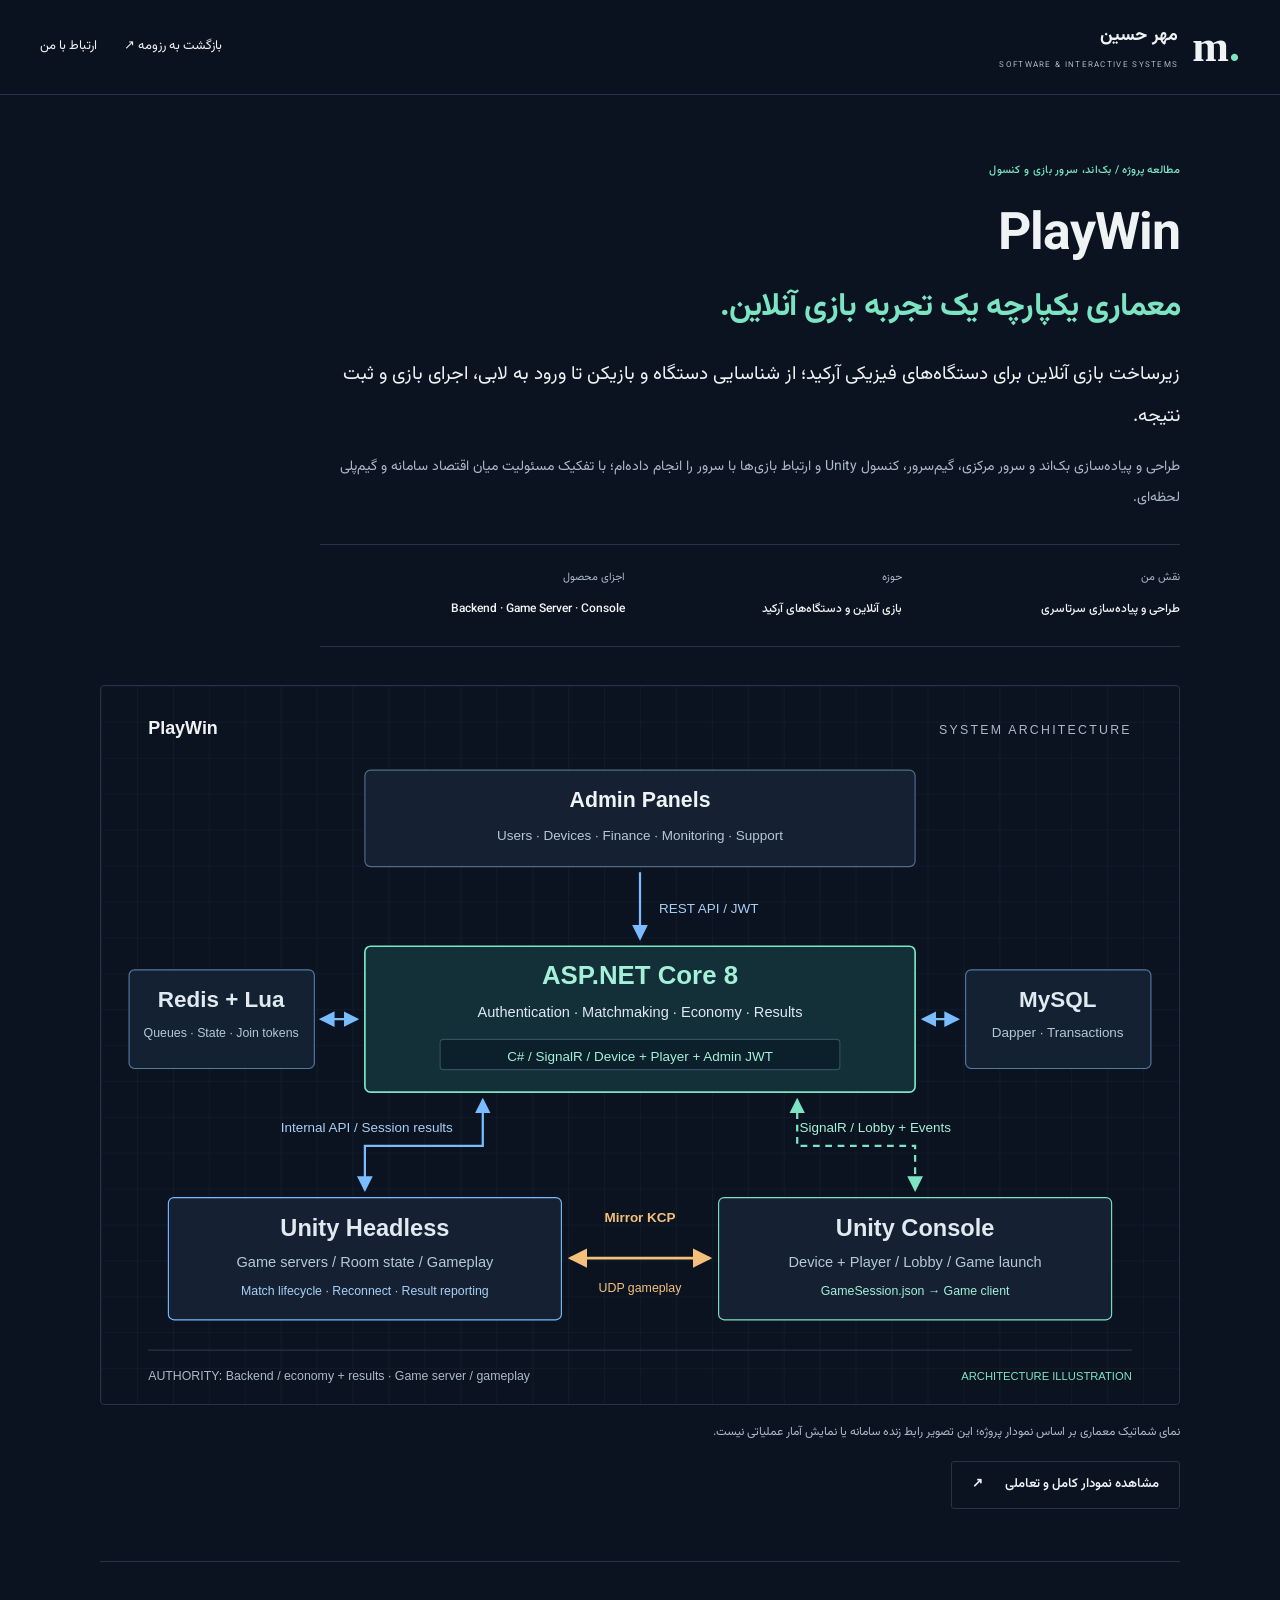
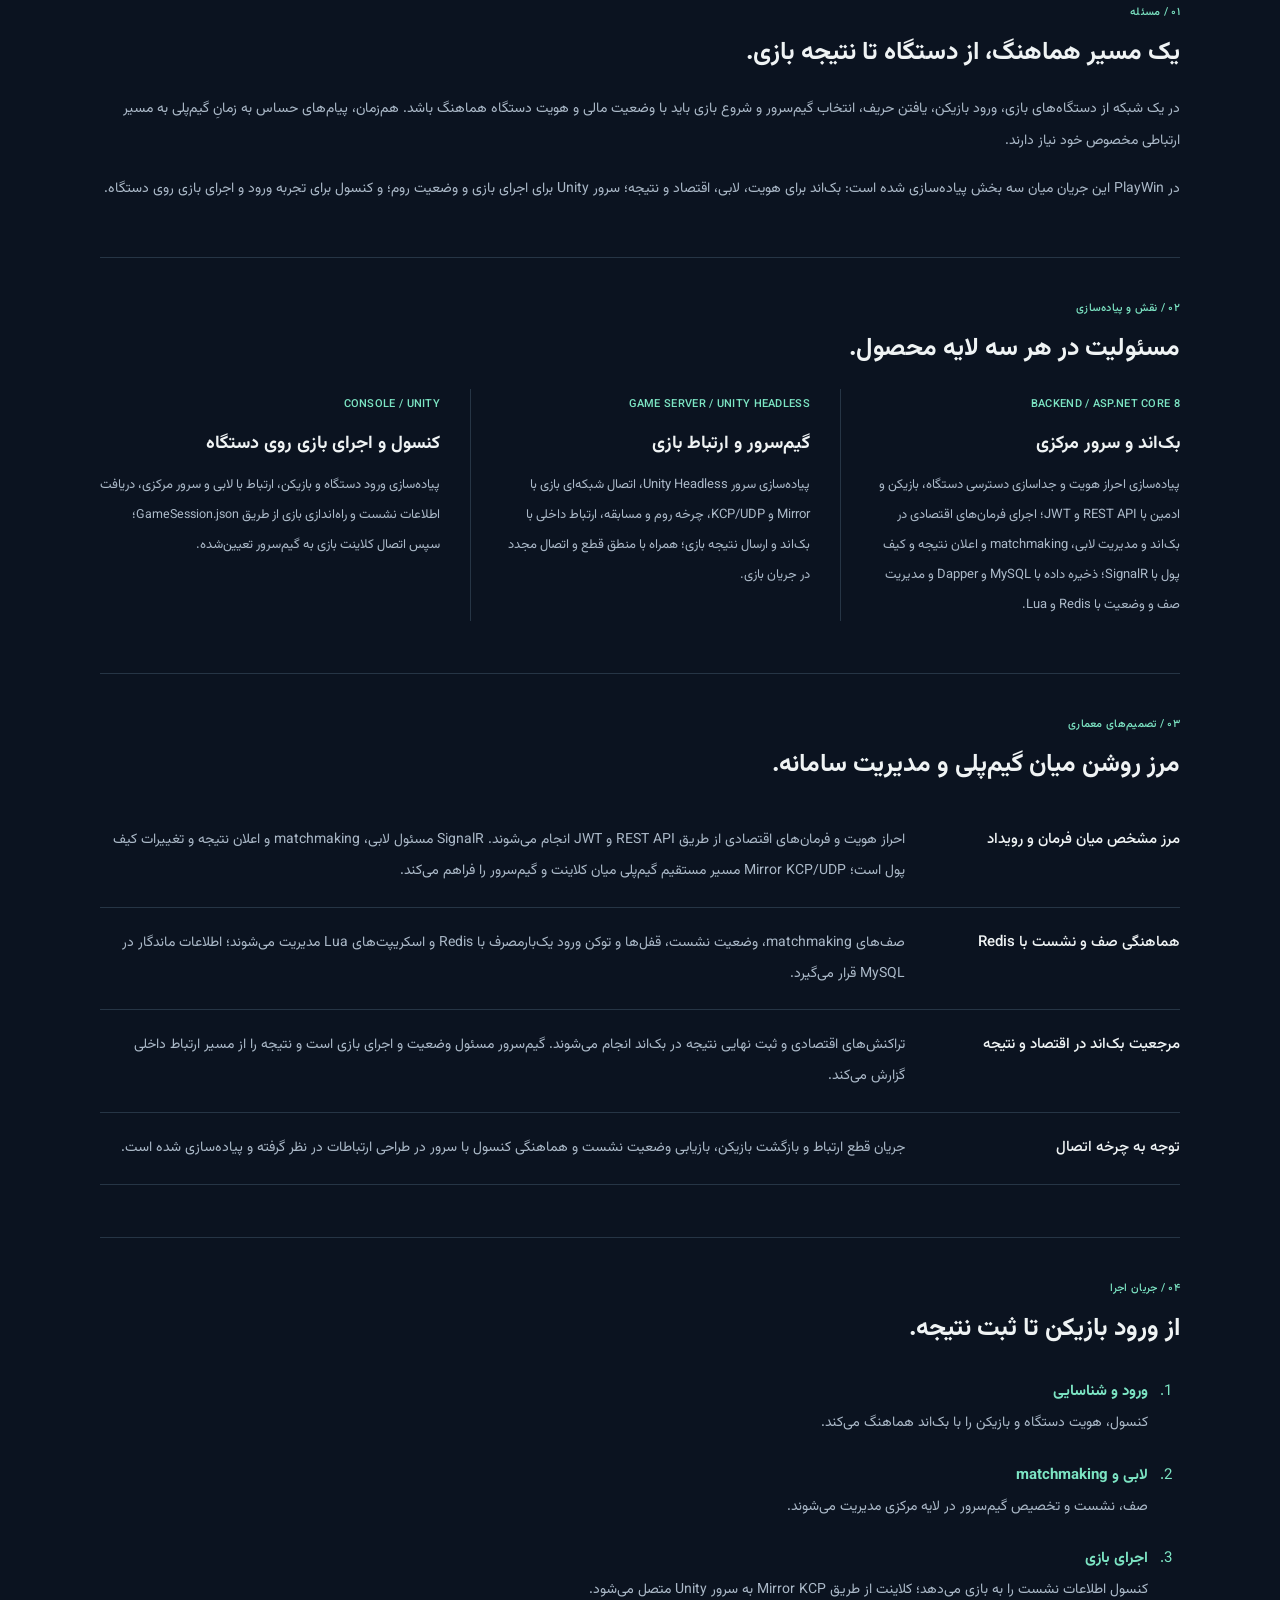
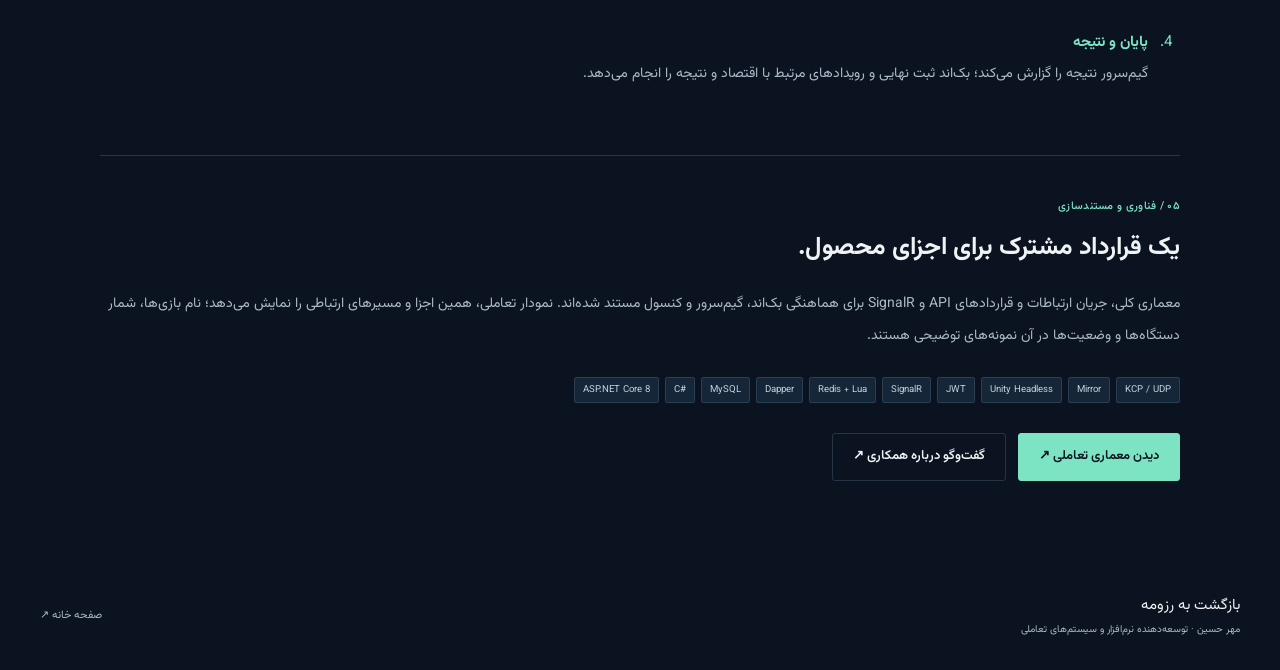
==== commit 8b272946: "Update playwin.html" ====
--- a/playwin.html
+++ b/playwin.html
@@ -6,7 +6,7 @@
   <meta name="description" content="پروژه PlayWin؛ طراحی و پیاده‌سازی بک‌اند، سرور بازی Unity Headless، کنسول و ارتباط بازی‌ها با سرور توسط مهر حسین.">
   <meta name="theme-color" content="#0b1320">
   <title>PlayWin | معماری یکپارچه بازی آنلاین — مهر حسین</title>
-  <link rel="stylesheet" href="resume.css">
+  <link rel="stylesheet" href="resume.css?v=2">
 </head>
 <body class="case-page">
   <a class="skip-link" href="#main">رفتن به محتوای اصلی</a>
--- a/resume.css
+++ b/resume.css
@@ -1,3 +1,32 @@
+/* arabic */
+@font-face {
+  font-family: 'Vazirmatn';
+  font-style: normal;
+  font-weight: 400 900;
+  font-display: swap;
+  src: url(fonts/vazirmatn-arabic.woff2) format('woff2');
+  unicode-range: U+0600-06FF, U+0750-077F, U+0870-0891, U+0897-08E1, U+08E3-08FF, U+200C-200E, U+2010-2011, U+204F, U+2E41, U+FB50-FDFF, U+FE70-FE74, U+FE76-FEFC, U+102E0-102FB, U+10E60-10E7E, U+10EC2-10EC7, U+10EC9-10EEE, U+10EF0-10EFF, U+1EE00-1EE03, U+1EE05-1EE1F, U+1EE21-1EE22, U+1EE24, U+1EE27, U+1EE29-1EE32, U+1EE34-1EE37, U+1EE39, U+1EE3B, U+1EE42, U+1EE47, U+1EE49, U+1EE4B, U+1EE4D-1EE4F, U+1EE51-1EE52, U+1EE54, U+1EE57, U+1EE59, U+1EE5B, U+1EE5D, U+1EE5F, U+1EE61-1EE62, U+1EE64, U+1EE67-1EE6A, U+1EE6C-1EE72, U+1EE74-1EE77, U+1EE79-1EE7C, U+1EE7E, U+1EE80-1EE89, U+1EE8B-1EE9B, U+1EEA1-1EEA3, U+1EEA5-1EEA9, U+1EEAB-1EEBB, U+1EEF0-1EEF1;
+}
+/* latin-ext */
+@font-face {
+  font-family: 'Vazirmatn';
+  font-style: normal;
+  font-weight: 400 900;
+  font-display: swap;
+  src: url(fonts/vazirmatn-latin-ext.woff2) format('woff2');
+  unicode-range: U+0100-02BA, U+02BD-02C5, U+02C7-02CC, U+02CE-02D7, U+02DD-02FF, U+0304, U+0308, U+0329, U+1D00-1DBF, U+1E00-1E9F, U+1EF2-1EFF, U+2020, U+20A0-20AB, U+20AD-20C4, U+2113, U+2C60-2C7F, U+A720-A7FF;
+}
+/* latin */
+@font-face {
+  font-family: 'Vazirmatn';
+  font-style: normal;
+  font-weight: 400 900;
+  font-display: swap;
+  src: url(fonts/vazirmatn-latin.woff2) format('woff2');
+  unicode-range: U+0000-00FF, U+0131, U+0152-0153, U+02BB-02BC, U+02C6, U+02DA, U+02DC, U+0304, U+0308, U+0329, U+2000-206F, U+20AC, U+2122, U+2191, U+2193, U+2212, U+2215, U+FEFF, U+FFFD;
+}
+
+picture{display:block;width:100%}
 :root{--bg:#0b1320;--surface:#101d2b;--surface-deep:#0d1825;--ink:#eff3f4;--muted:#abb9c8;--accent:#7ce4c3;--line:#263545;--max:1200px;color-scheme:dark}*{box-sizing:border-box}html{scroll-behavior:smooth;scroll-padding-top:100px}body{margin:0;background:var(--bg);color:var(--ink);font-family:Vazirmatn,Tahoma,sans-serif;line-height:1.95;font-size:15px}button,a{-webkit-tap-highlight-color:transparent}button,input{font:inherit}a{color:inherit;text-decoration:none}button{color:inherit;cursor:pointer}img{max-width:100%;display:block}h1,h2,h3,p,figure{margin:0}h1,h2,h3{line-height:1.6}ul{margin:0;padding:0}bdi{font-size:.96em}a,button,summary{transition:color .2s,background .2s,border-color .2s}a:hover{color:var(--accent)}:focus-visible{outline:2px solid var(--accent);outline-offset:6px}button:focus-visible,summary:focus-visible{outline-offset:3px}[hidden]{display:none!important}.shell{width:min(var(--max),calc(100% - 80px));margin-inline:auto}.skip-link{position:fixed;top:-80px;right:24px;z-index:100;background:var(--accent);color:var(--bg);padding:12px 20px}.skip-link:focus{top:12px}.site-header{position:sticky;top:0;z-index:20;background:rgba(11,19,32,.98);border-bottom:1px solid var(--line)}.header-inner{min-height:94px;display:flex;align-items:center;justify-content:space-between;gap:28px}.brand{display:flex;align-items:center;gap:14px;flex-shrink:0;font-weight:700;font-size:18px}.brand-mark{font:700 44px/1 Georgia,serif;direction:ltr}.brand-mark span{color:var(--accent)}.brand small{display:block;letter-spacing:1.3px;font-size:8px;color:var(--muted);font-weight:400;line-height:2.5}.site-header nav{display:flex;align-items:center;gap:27px;font-size:13px}.site-header nav a{padding-block:12px}.nav-contact{border-bottom:1px solid var(--accent);color:var(--accent)}.nav-contact span{margin-inline-start:18px}.menu-toggle{display:none;background:transparent;border:1px solid var(--line);padding:8px 14px}.hero{display:grid;grid-template-columns:1fr 1fr;gap:68px;padding-block:88px 68px;align-items:center}.eyebrow{color:var(--accent);font-size:11px;letter-spacing:.3px;font-weight:500}.hero-copy>.eyebrow{display:flex;align-items:center;gap:10px;margin-bottom:25px}.tiny-line{width:24px;height:1px;background:var(--accent)}.hero-name{color:var(--muted);font-size:17px;margin-bottom:13px}.hero h1{font-size:clamp(42px,4.5vw,65px);font-weight:900;line-height:1.5;letter-spacing:-2px;margin-bottom:17px}.hero h1 span{color:var(--accent)}.hero-role{font-size:18px;font-weight:600;margin-bottom:12px}.hero-description{max-width:490px;color:var(--muted);font-size:14px;line-height:2.2}.actions{display:flex;gap:12px;flex-wrap:wrap;margin-top:29px}.button{min-height:48px;padding:10px 20px;font-size:13px;font-weight:600;border:1px solid var(--line);display:inline-flex;align-items:center;gap:22px;border-radius:3px}.button-primary{background:var(--accent);border-color:var(--accent);color:var(--bg)}.button-primary:hover{background:#a4f0d8;color:var(--bg)}.button-secondary{background:transparent}.button-secondary:hover{border-color:var(--accent)}.hero-foot{display:flex;align-items:center;gap:30px;margin-top:27px;font-size:11px;color:var(--muted)}.hero-foot a{direction:ltr}.hero-project{background:var(--surface-deep);border:1px solid var(--line);border-radius:5px;position:relative}.hero-project:before{content:"";position:absolute;inset:16px -17px -17px 16px;border:1px solid var(--line);z-index:-1;pointer-events:none}.figure-top{display:flex;gap:10px;align-items:center;padding:15px 20px;font:10px/1.6 monospace;letter-spacing:1px;color:var(--muted);direction:ltr}.project-indicator{width:6px;height:6px;background:var(--accent);border-radius:50%}.figure-index{margin-left:auto;color:var(--accent)}.hero-project img{width:100%;height:auto;aspect-ratio:1798/1011;object-fit:contain;border-block:1px solid var(--line)}.hero-project figcaption{display:flex;align-items:center;justify-content:space-between;padding:22px 24px}.hero-project figcaption strong{display:block;font-size:19px;margin-top:5px}.caption-arrow{font-size:27px;color:var(--accent)}.architecture{display:flex;align-items:center;justify-content:space-between;padding:18px 22px;border-top:1px solid var(--line);direction:ltr;gap:8px}.architecture span{text-align:center;font-size:11px;min-width:0}.architecture small{display:block;font-size:10px;color:var(--muted)}.architecture i{font-style:normal;color:var(--accent);font-size:18px}.specialties{display:grid;grid-template-columns:repeat(3,minmax(0,1fr));border-block:1px solid var(--line);padding-block:26px;gap:30px}.specialties>div{position:relative;padding-inline-end:24px;border-inline-end:1px solid var(--line)}.specialties>div:last-child{border:0}.specialty-number{font:11px/1.5 monospace;color:var(--accent);display:block;margin-bottom:10px;direction:ltr;text-align:right}.specialties h2{font-size:15px;font-weight:600;margin-bottom:4px}.specialties p{font-size:12px;color:var(--muted)}.section{padding-block:88px 0;scroll-margin-top:30px}.section-lined{margin-top:84px;padding-top:70px;border-top:1px solid var(--line)}.section-heading{display:flex;align-items:flex-end;justify-content:space-between;gap:40px;margin-bottom:36px}.section-heading h2{font-size:30px;font-weight:700;margin-top:10px;letter-spacing:-.6px}.section-intro{color:var(--muted);max-width:330px;font-size:13px;line-height:2.1}.text-link{display:inline-flex;align-items:center;gap:9px;font-size:12px;color:var(--accent);min-height:44px}.section-heading>.text-link{white-space:nowrap;border-bottom:1px solid var(--line)}.featured-project{display:grid;grid-template-columns:1.15fr 1fr;background:var(--surface-deep);border:1px solid var(--line);border-radius:4px;overflow:hidden}.featured-image{position:relative;display:flex;align-items:center;background:#09111b;border-inline-end:1px solid var(--line);padding:35px 18px}.featured-image img{width:100%;height:auto;object-fit:contain;max-height:420px}.image-label{position:absolute;inset-inline-start:17px;bottom:16px;display:inline-block;background:var(--bg);color:var(--accent);padding:5px 10px;border:1px solid var(--line);font:10px/1.5 monospace;letter-spacing:.6px}.featured-copy{padding:35px 30px}.featured-copy h3{font-size:27px;margin:10px 0 15px}.featured-copy>p:not(.eyebrow),.selected-copy>p:not(.eyebrow){color:var(--muted);font-size:13px}.case-points{margin:22px 0}.case-points>div{display:grid;grid-template-columns:66px 1fr;gap:12px;margin-bottom:10px;font-size:12px}.case-points dt{color:var(--accent)}.case-points dd{margin:0;color:var(--muted)}.tags{display:flex;flex-wrap:wrap;gap:6px;list-style:none;direction:ltr;justify-content:flex-end}.tags li{font-size:10px;background:#142638;color:#c3d2df;border:1px solid #293f52;padding:3px 8px;border-radius:2px;line-height:1.8}.case-links{display:flex;flex-wrap:wrap;gap:14px;margin-top:18px}.case-links .text-link{font-size:10px}.selected-pair{display:grid;grid-template-columns:1fr 1fr;gap:30px;margin-top:30px}.selected-image{position:relative;display:block;background:#09111b;border:1px solid var(--line);padding:15px}.selected-image img{width:100%;height:auto;aspect-ratio:16/9;object-fit:contain}.selected-copy{padding:25px 0 0}.selected-copy h3{font-size:22px;margin:6px 0 12px}.selected-copy .project-role{font-size:11px;margin:14px 0 5px;color:var(--muted)}.experience-list{max-width:960px;margin-inline-start:auto}.experience-item{display:grid;grid-template-columns:160px 1fr;gap:40px;padding:26px 0;border-bottom:1px solid var(--line)}.experience-item:first-child{padding-top:0}.experience-type{font-size:11px;color:var(--accent);padding-top:6px}.experience-item h3{font-size:18px}.experience-item .company{font-size:13px;color:var(--accent);margin:6px 0 9px}.experience-item p{font-size:13px;color:var(--muted)}.expertise-grid{display:grid;grid-template-columns:1fr 1fr;gap:0 48px}.expertise-grid>article{padding:28px 0;border-top:1px solid var(--line)}.expertise-grid h3{font-size:20px;margin:8px 0 17px}.expertise-grid .eyebrow{text-align:right;font-size:10px;letter-spacing:1px}.expertise-grid p:not(.eyebrow){color:var(--muted);font-size:13px;margin:16px 0 4px}.project-toolbar{margin-bottom:30px}.filters{display:flex;gap:8px;flex-wrap:wrap}.filters button{border:1px solid var(--line);background:transparent;min-height:44px;padding:8px 15px;font-size:12px;border-radius:3px}.filters button[aria-pressed=true]{background:var(--accent);border-color:var(--accent);color:var(--bg)}.filters button:hover{border-color:var(--accent)}.filters button span{font-size:10px;margin-inline-start:7px}.filter-status{font-size:11px;color:var(--muted);margin-top:12px}.archive-grid{display:grid;grid-template-columns:repeat(3,minmax(0,1fr));gap:28px 24px;align-items:start}.archive-project{border:1px solid var(--line);background:var(--surface-deep);border-radius:3px;overflow:hidden;scroll-margin-top:120px}.archive-project:target{outline:2px solid var(--accent);outline-offset:6px}.archive-visual{background:#08111b;border-bottom:1px solid var(--line)}.archive-visual img{width:100%;height:auto;aspect-ratio:16/9;object-fit:contain}.project-type{aspect-ratio:16/9;display:flex;flex-direction:column;justify-content:space-between;padding:22px;background:var(--surface);direction:ltr;color:var(--accent)}.project-type>span{font:12px monospace;color:var(--muted)}.project-type>bdi{font:32px monospace;letter-spacing:3px}.archive-body{padding:22px}.archive-body .eyebrow{font-size:10px}.archive-body h3{font-size:17px;margin:7px 0 13px}.archive-body>p:not(.eyebrow){color:var(--muted);font-size:13px;line-height:2.1}.archive-body details{margin-top:17px;border-top:1px solid var(--line)}summary{cursor:pointer;font-size:12px;min-height:46px;display:flex;justify-content:space-between;align-items:center;color:var(--accent);list-style:none;gap:10px}summary::-webkit-details-marker{display:none}summary>span{font-size:18px}details[open] summary>span{transform:rotate(45deg)}.project-meta{font-size:12px;color:var(--muted);padding:6px 0 16px;line-height:2.2}.project-meta strong{font-weight:500;color:var(--ink)}.project-meta a{color:var(--accent);display:inline-block;min-height:32px}.teaching-layout{display:grid;grid-template-columns:1.2fr 1fr;gap:65px}.teaching-layout h3{font-size:19px;margin-bottom:20px}.teaching-places{list-style:none;display:grid;grid-template-columns:1fr 1fr;gap:12px 20px}.teaching-places li{font-size:13px;border-inline-start:2px solid var(--line);padding-inline-start:12px;color:var(--muted)}.course-list{margin-top:25px;font-size:12px;line-height:2.4;color:var(--muted)}.teaching-outcomes{padding:30px;background:var(--surface);border-inline-start:2px solid var(--accent)}.teaching-outcomes strong{font-size:27px;display:block;margin:10px 0}.teaching-outcomes p:not(.eyebrow){font-size:13px;color:var(--muted)}.teaching-outcomes hr{border:0;border-top:1px solid var(--line);margin:22px 0}.credentials-layout{display:grid;grid-template-columns:1.3fr 1fr;gap:70px;align-items:start}.awards-list{display:grid;grid-template-columns:1fr 1fr;gap:26px}.awards-list article{display:flex;gap:15px;align-items:flex-start}.award-rank{font-size:20px;font-weight:600;color:var(--accent);line-height:1.5;border-bottom:1px solid var(--line);padding-bottom:5px}.awards-list h3{font-size:13px;font-weight:500}.awards-list p{font-size:11px;color:var(--muted);margin-top:5px}.education{padding:30px;border:1px solid var(--line);position:relative}.degree-symbol{font:13px/1.8 Georgia,serif;position:absolute;left:25px;top:30px;color:var(--muted)}.education h3{font-size:23px;margin:19px 0 15px}.education>p:not(.eyebrow){font-size:13px;color:var(--muted)}.gpa{border-top:1px solid var(--line);margin-top:25px;padding-top:18px;display:flex;justify-content:space-between;align-items:center;font-size:12px;color:var(--muted)}.gpa strong{font-size:24px;color:var(--accent)}.gpa small{font-size:11px;font-weight:400;color:var(--muted)}.contact-section{margin-top:90px;border-block:1px solid var(--line);background:var(--surface-deep)}.contact-inner{padding-block:65px;display:grid;grid-template-columns:1.6fr 1fr;gap:100px;align-items:center}.contact-inner h2{font-size:32px;margin:12px 0 20px}.contact-inner h2 span{font-size:24px;color:var(--accent)}.contact-inner p:not(.eyebrow){font-size:13px;color:var(--muted);max-width:520px}.contact-email{display:inline-flex;gap:30px;align-items:center;font-size:20px;margin-top:25px;direction:ltr;color:var(--accent);overflow-wrap:anywhere}.contact-links{display:flex;flex-direction:column}.contact-links>a,.contact-links>button{display:flex;align-items:center;justify-content:space-between;gap:20px;border:0;border-bottom:1px solid var(--line);padding:18px 0;background:transparent;font-size:13px;text-align:right;min-height:56px}.contact-links>a>span,.contact-links>button>span{color:var(--accent)}.site-footer{padding-block:30px;display:flex;justify-content:space-between;align-items:center;gap:25px;font-size:11px;color:var(--muted)}.footer-name{font-size:15px;color:var(--ink)}.footer-name span{display:block;font-size:10px;color:var(--muted)}.site-footer>a:last-child{min-height:44px;display:flex;align-items:center}.landing{min-height:calc(100vh - 95px);display:grid;grid-template-columns:1.2fr 1fr;align-items:center;gap:70px;padding-block:70px}.landing h1{font-size:clamp(36px,5vw,64px);line-height:1.6;margin:20px 0}.landing h1 span{color:var(--accent)}.landing p:not(.eyebrow){color:var(--muted)}.landing .hero-project{margin:0}.landing-links{display:flex;gap:25px;margin-top:30px;font-size:12px;color:var(--muted)}
 @media(min-width:1500px){.hero{gap:90px;padding-block:105px 85px}}
 @media(max-width:1050px){.shell{width:calc(100% - 56px)}.header-inner{min-height:82px;gap:20px}.site-header nav{gap:17px;font-size:12px}.brand small{font-size:7px}.hero{gap:35px;padding-top:65px}.hero h1{font-size:49px}.hero-role{font-size:16px}.hero-description{font-size:13px}.hero-project figcaption strong{font-size:16px}.architecture{padding:16px 12px}.architecture span{font-size:10px}.section-heading h2{font-size:27px}.featured-copy{padding:25px}.featured-copy h3{font-size:23px}.case-points>div{grid-template-columns:55px 1fr;gap:8px}.archive-grid{grid-template-columns:1fr 1fr}.teaching-layout,.credentials-layout{gap:35px}.teaching-places{grid-template-columns:1fr}.awards-list{grid-template-columns:1fr}.contact-inner{gap:50px}.landing{gap:35px}}
@@ -11,6 +40,5 @@
 @media(max-width:760px){.case-main{padding-block:40px 50px}.case-intro h1{font-size:43px}.case-intro h1>span{font-size:25px}.case-intro .case-lead{font-size:16px!important}.case-intro>p:not(.eyebrow),.case-section>p:not(.eyebrow){font-size:13px}.case-facts{grid-template-columns:1fr;gap:17px}.case-architecture{margin-top:25px}.case-architecture figcaption{font-size:11px}.case-section{margin-top:36px;padding-top:28px}.case-section h2{font-size:22px}.case-ownership{grid-template-columns:1fr;gap:22px}.case-ownership article{padding:0 0 20px;border:0;border-bottom:1px solid var(--line)}.case-decisions>div{grid-template-columns:1fr;gap:10px;padding-block:19px}.case-decisions dt{font-size:14px}.case-decisions dd,.case-flow span{font-size:13px}.playwin-feature{margin-bottom:25px}}
 @media print{.diagram-caption,.expertise-playwin,.case-architecture .button{display:none!important}.case-main{padding:0}.case-intro{max-width:none}.case-intro h1{font-size:24pt;letter-spacing:0}.case-intro h1>span{font-size:15pt}.case-intro .case-lead{font-size:12pt!important}.case-intro>p:not(.eyebrow),.case-section>p:not(.eyebrow){font-size:10pt}.case-facts{margin-top:12pt;padding-block:10pt}.case-facts strong,.case-facts span{font-size:9pt}.case-architecture{margin-top:16pt;break-inside:avoid}.case-architecture img{max-height:135mm;object-fit:contain}.case-architecture figcaption{font-size:8pt}.case-section{margin-top:18pt;padding-top:14pt;break-inside:auto}.case-section h2{font-size:14pt}.case-ownership{gap:12pt}.case-ownership h3{font-size:11pt}.case-ownership p,.case-decisions dd,.case-flow span{font-size:9pt}.case-decisions>div{grid-template-columns:150pt 1fr;gap:15pt;padding-block:10pt;break-inside:avoid}.case-decisions dt{font-size:10pt}.case-flow strong{font-size:10pt}.case-section .actions{display:none!important}}
 
-@font-face {
-  font-display: swap;
-}
+picture{background:#101d2b}picture img{opacity:0;transition:opacity .4s}picture img.loaded{opacity:1}
+@media(scripting:none){picture img{opacity:1}}
